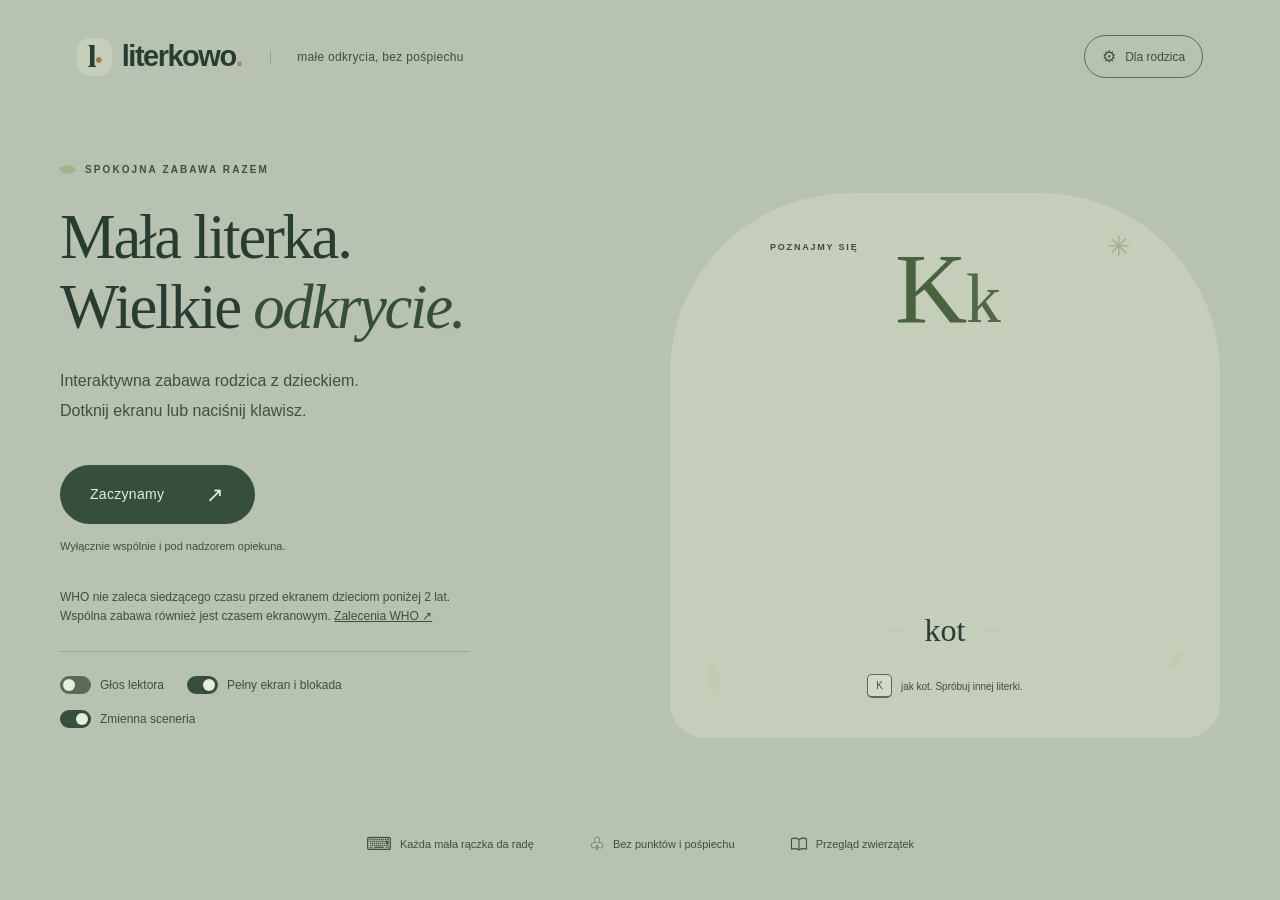
==== index.html @ 50547724 "Soften page and habitat colors while preserving contrast" ====
<!doctype html>
<html lang="pl">
<head>
  <meta charset="utf-8">
  <meta name="viewport" content="width=device-width, initial-scale=1">
  <meta name="theme-color" content="#b7c2b1">
  <meta name="description" content="Interaktywna zabawa rodzica lub opiekuna z dzieckiem — wspólne poznawanie zwierzątek.">
  <title>Literkowo — małe spotkania ze zwierzętami</title>
  <link rel="icon" href="data:image/svg+xml,%3Csvg xmlns='http://www.w3.org/2000/svg' viewBox='0 0 64 64'%3E%3Crect width='64' height='64' rx='20' fill='%23e6ebdd'/%3E%3Ctext x='18' y='47' font-size='45' fill='%234c6652'%3El%3C/text%3E%3C/svg%3E">
  <link rel="stylesheet" href="./theme.css">
  <link rel="stylesheet" href="./style.css">
  <script type="module" src="./app.js"></script>
</head>
<body>
  <header class="topbar">
    <a class="brand" href="./" aria-label="Literkowo — strona główna"><span class="brand-mark">l<span>•</span></span>literkowo<span class="brand-dot">.</span></a>
    <span class="tagline">małe odkrycia, bez pośpiechu</span>
    <button class="parent-button" id="parent-button" type="button"><span aria-hidden="true">⚙</span> Dla rodzica</button>
  </header>

  <main>
    <section class="welcome" id="welcome" aria-labelledby="welcome-title">
      <span class="eyebrow"><span class="tiny-leaf" aria-hidden="true"></span> SPOKOJNA ZABAWA RAZEM</span>
      <h1 id="welcome-title">Mała literka.<br>Wielkie <em>odkrycie.</em></h1>
      <p class="intro">Interaktywna zabawa rodzica z dzieckiem.<br>Dotknij ekranu lub naciśnij klawisz.</p>
      <button class="primary-button" id="start" type="button">Zaczynamy <span aria-hidden="true">↗</span></button>
      <p class="start-note">Wyłącznie wspólnie i pod nadzorem opiekuna.</p>
      <p class="screen-note" id="screen-note">WHO nie zaleca siedzącego czasu przed ekranem dzieciom poniżej 2 lat. Wspólna zabawa również jest czasem ekranowym. <a href="https://www.who.int/news-room/detail/24-04-2019-to-grow-up-healthy-children-need-to-sit-less-and-play-more" target="_blank" rel="noreferrer">Zalecenia WHO ↗</a></p>
      <div class="welcome-options">
        <label class="switch-label"><input id="sound" type="checkbox"><span class="switch" aria-hidden="true"></span> Głos lektora</label>
        <label class="switch-label"><input id="fullscreen" type="checkbox" checked><span class="switch" aria-hidden="true"></span> Pełny ekran i blokada</label>
        <label class="switch-label"><input id="scenery" type="checkbox" checked><span class="switch" aria-hidden="true"></span> Zmienna sceneria</label>
      </div>
      <p class="voice-note" id="voice-note"></p>
      <p class="voice-note" id="touch-note" hidden>Na urządzeniu dotykowym zabawa uruchamia się w oknie. Dotknij obszaru zabawy, aby poznać kolejne zwierzątko.</p>
      <p class="protection-error" id="protection-error" role="status" hidden></p>
    </section>

    <section class="animal-stage" id="stage" aria-label="Zwierzątko">
      <div class="stage-top"><span class="eyebrow" id="stage-caption">POZNAJMY SIĘ</span><span class="little-star" aria-hidden="true">✳</span></div>
      <div class="animal-content" id="animal-content">
        <span class="big-letter" id="letter" aria-hidden="true">K<span>k</span></span>
        <div class="illustration" id="illustration" role="img" aria-label="Ilustracja kota"></div>
        <div class="animal-label"><span class="name-rule" aria-hidden="true"></span><h2 id="animal-name">kot</h2><span class="name-rule" aria-hidden="true"></span></div>
      </div>
      <div class="readiness" id="readiness" role="progressbar" aria-label="Gotowość na kolejne zwierzątko" aria-valuemin="0" aria-valuemax="100" aria-valuenow="100" hidden>
        <svg viewBox="0 0 28 28" aria-hidden="true"><circle class="readiness-track" cx="14" cy="14" r="10"/><circle class="readiness-fill" id="readiness-fill" cx="14" cy="14" r="10" pathLength="100" stroke-dasharray="100" stroke-dashoffset="0"/></svg>
        <span id="readiness-label">Można dalej</span>
      </div>
      <div class="stage-bottom" id="stage-hint"><kbd>K</kbd><span>jak kot. Spróbuj innej literki.</span></div>
      <span class="ground-leaf leaf-one" aria-hidden="true"></span><span class="ground-leaf leaf-two" aria-hidden="true"></span>
    </section>

    <section class="play-instructions" id="play-instructions" hidden><span class="status-dot"></span> Dotknij ekranu lub naciśnij klawisz.
      <span class="session-clock" id="session-clock" role="timer" aria-live="off" aria-label="Pozostały czas zabawy">3:00</span>
    </section>
    <section class="finish" id="finish" aria-labelledby="sleep-title" hidden>
      <svg class="night-landscape" viewBox="0 0 1200 800" preserveAspectRatio="xMidYMid slice" aria-hidden="true">
        <g fill="#aab8c5" opacity=".6"><circle cx="130" cy="150" r="2"/><circle cx="310" cy="90" r="2"/><circle cx="480" cy="180" r="1.5"/><circle cx="720" cy="100" r="2"/><circle cx="1050" cy="210" r="2"/><circle cx="980" cy="410" r="1.5"/><circle cx="210" cy="390" r="1.5"/></g>
        <path class="night-moon" d="M906 116a51 51 0 1 0 56 66 48 48 0 0 1-56-66Z" fill="#d9d7b5"/>
        <path d="M0 640Q190 510 420 650T850 620T1200 620V800H0Z" fill="#243d46"/>
        <path d="M0 720Q260 610 550 720T1200 690V800H0Z" fill="#1a3038"/>
        <g transform="translate(565 660)" fill="#82928c" stroke="#82928c" stroke-linejoin="round">
          <ellipse cx="40" cy="32" rx="64" ry="30" stroke="none"/>
          <path d="M-13 28-22-12 0-1 21-10 26 27Z" stroke-width="6"/>
          <path d="M-12 16q6 6 12 0m8 0q6 6 12 0" fill="none" stroke="#243d46" stroke-width="3" stroke-linecap="round"/>
          <path d="M91 35q-4 28-43 14" fill="none" stroke="#657c76" stroke-width="12" stroke-linecap="round"/>
        </g>
      </svg>
      <div class="sleep-message"><span class="eyebrow">DOBRANOC, ZWIERZĄTKA</span><h1 id="sleep-title" tabindex="-1">Zwierzątka<br> poszły spać.</h1><p>Teraz czas na odpoczynek od ekranu.</p></div>
    </section>
  </main>

  <footer id="footer"><div><span aria-hidden="true">⌨</span> Każda mała rączka da radę</div><span class="footer-dot">·</span><div><span aria-hidden="true">♧</span> Bez punktów i pośpiechu</div><span class="footer-dot">·</span><nav class="footer-links" aria-label="Narzędzia dla rodzica"><a href="./debug.html"><svg viewBox="0 0 24 24" aria-hidden="true" fill="none" stroke="currentColor" stroke-width="1.4" stroke-linejoin="round"><path d="M12 6Q7 3 2 5v14q5-2 10 1q5-3 10-1V5q-5-2-10 1Zm0 0v14"/></svg>Przegląd zwierzątek</a></nav></footer>
  <p class="notice" id="notice" role="status" hidden></p>

  <dialog id="settings" aria-labelledby="settings-title">
    <form method="dialog"><button class="close-button" aria-label="Zamknij ustawienia">×</button></form>
    <span class="eyebrow">CHWILA DLA WAS</span><h2 id="settings-title">Dla rodzica</h2>
    <p class="dialog-intro">Interaktywna zabawa rodzica lub opiekuna z dzieckiem. Korzystajcie wyłącznie razem, pod stałym nadzorem dorosłego.</p>
    <div class="setting-info"><strong>Małe odkrycia dotykiem i klawiaturą</strong><p>Każda zabawa zaczyna się od losowego zwierzątka. Dotyk, kliknięcie i klawisze bez przypisanej litery losują z całego albumu. Litera losuje wśród pasujących nazw, np. N: nosorożec, niedźwiedź lub nietoperz. Pierwszeństwo mają zwierzątka jeszcze niewidziane w tej zabawie — również po zmianie klawisza lub użyciu dotyku. Gdy wszystkie pasujące zwierzątka zostały już pokazane, wracają w tasowanej kolejności, bez powtórzeń jedno po drugim, jeśli jest wybór. Pod E, I i U jest po jednym zwierzątku — kolejne naciśnięcie ponownie je wita. Nie trzeba używać AltGr: C obejmuje też Ć, L — Ł, S — Ś, a Z — Ź i Ż. Pełne kółko oznacza gotowość do kolejnego odkrycia; szybkie stuknięcia, dodatkowe palce i przytrzymane klawisze są pomijane.</p></div>
    <label class="setting-row" for="setting-scenery"><span>Zmienna sceneria<small>Dopasowane otoczenie zwierzątka, np. las lub sawanna. Wyłącz, aby pokazywać jednolite tło.</small></span><input id="setting-scenery" type="checkbox" checked></label>
    <label class="setting-row" for="duration"><span>Czas jednej zabawy<small>Po tym czasie zwierzątka odpoczną.</small></span><select id="duration"><option value="2">2 minuty</option><option value="3" selected>3 minuty</option><option value="5">5 minut</option></select></label>
    <div class="setting-info"><strong>Klawiatura i pełny ekran</strong><p id="lock-status">Gdy wybierzesz „Pełny ekran i blokada”, gra wystartuje dopiero po włączeniu obu funkcji.</p><p>Gra prosi przeglądarkę o przechwycenie wszystkich dostępnych jej klawiszy. Windows/Super, Alt+Tab i inne skróty mogą jednak pozostać zarezerwowane przez system. Ich dodatkowa blokada wymaga ustawień systemowych. Sam pełny ekran ani F11 jej nie zapewniają.</p><p>W Chrome przytrzymaj Esc przez około 2 sekundy, aby wyjść z pełnego ekranu. Możesz też przytrzymać przycisk rodzica. Przycisku zasilania strona nie blokuje.</p></div>
    <div class="setting-info"><strong>Dzieci i ekrany</strong><p>WHO nie zaleca siedzącego czasu przed ekranem dzieciom poniżej 2. roku życia. Dla dzieci w wieku 2–4 lat zaleca nie więcej niż godzinę dziennie — im mniej, tym lepiej.</p><p>Wspólna, interaktywna zabawa przy ekranie nadal jest czasem ekranowym. Aplikacja nie zastępuje zabawy bez ekranu ani kontaktu z opiekunem. Nie jest narzędziem terapeutycznym i nie ma potwierdzonej skuteczności edukacyjnej. Ustawienia timera nie są zaleceniem zdrowotnym.</p><a href="https://www.who.int/news-room/detail/24-04-2019-to-grow-up-healthy-children-need-to-sit-less-and-play-more" target="_blank" rel="noreferrer">Zalecenia WHO ↗</a></div>
    <div class="setting-info" id="responsibility"><strong>Odpowiedzialność</strong><p>Aplikacja jest udostępniana „tak jak jest”, bez gwarancji poprawności, dostępności, przydatności do określonego celu ani korzyści zdrowotnych, rozwojowych lub edukacyjnych. Decyzję o udostępnieniu jej dziecku, sposobie i czasie korzystania podejmuje rodzic lub opiekun.</p><p>W najszerszym zakresie dopuszczalnym przez obowiązujące prawo autorzy i współtwórcy wyłączają odpowiedzialność za szkody wynikające z korzystania z aplikacji lub niemożności jej użycia, w tym szkody dotyczące zdrowia, rozwoju dziecka, sprzętu lub danych. Zastrzeżenie to nie wyłącza ani nie ogranicza odpowiedzialności, której nie można wyłączyć lub ograniczyć na mocy prawa.</p></div>
    <p class="privacy-note">Bez reklam, kont i śledzenia. Dostępność polskiego głosu i jego działanie offline zależą od przeglądarki oraz systemu.</p>
    <button class="primary-button" id="settings-done" type="button">Gotowe</button>
  </dialog>
  <dialog id="paused" aria-labelledby="paused-title"><span class="eyebrow">MAŁA PRZERWA</span><h2 id="paused-title">Zabawa wstrzymana</h2><p>Wróćcie, kiedy będziecie gotowi.</p><p id="pause-detail"></p><button class="primary-button" id="resume" type="button">Wznów zabawę</button><button class="text-button" id="stop" type="button">Zakończ zabawę</button></dialog>
</body>
</html>
---- theme.css ----
/* Muted surfaces reduce bright areas; dark ink keeps small text readable. */
:root{
  --page:#b7c2b1;
  --sage:#c4ceb9;
  --surface:#cdd5c4;
  --control:#d2dac9;
  --ink:#273d31;
  --muted:#3e503a;
  --accent:#354f3b;
  --accent-hover:#29432f;
  --on-accent:#e8eddf;
  --border:#596c52;
  --rule:#98a78d;
  --focus:#704823;
  --scroll-thumb:#65795d;
  color:var(--ink);
  background:var(--page);
}
---- style.css ----
:root{font-family:ui-rounded,"Trebuchet MS",Arial,sans-serif;font-synthesis:none}
*{box-sizing:border-box}body{margin:0;min-height:100svh}button,input,select{font:inherit}button,a,input,select{-webkit-tap-highlight-color:transparent}button{cursor:pointer}button:focus-visible,a:focus-visible,input:focus-visible+.switch,select:focus-visible{outline:3px solid var(--focus);outline-offset:5px}button{border:0}a{color:inherit}[hidden]{display:none!important}.topbar{max-width:1440px;margin:auto;padding:35px 6%;display:flex;align-items:center;gap:28px}.brand{font-size:29px;font-weight:bold;letter-spacing:-1.5px;display:flex;align-items:center;text-decoration:none}.brand-dot{color:#b2815d}.brand-mark{font-family:Georgia,serif;display:inline-flex;justify-content:center;align-items:center;width:35px;height:38px;background:var(--sage);border-radius:13px;margin-right:10px;font-size:32px;position:relative}.brand-mark span{font-family:Arial,sans-serif;font-size:20px;margin-top:8px;color:#a77351}.tagline{font-size:12px;letter-spacing:.3px;color:var(--muted);padding-left:26px;border-left:1px solid var(--rule)}.parent-button{margin-left:auto;color:var(--muted);background:transparent;border:1px solid var(--border);border-radius:30px;padding:11px 17px;font-size:12px;display:flex;gap:9px;align-items:center}.parent-button:hover{background:var(--sage)}.parent-button span{font-size:16px}main{max-width:1240px;padding:38px 40px 28px;margin:auto;display:grid;grid-template-columns:1fr 1fr;align-items:center;gap:60px;min-height:calc(100svh - 205px)}.eyebrow{font-size:10px;letter-spacing:2.1px;font-weight:600;color:var(--muted);display:flex;align-items:center;gap:10px}.tiny-leaf{width:15px;height:9px;display:inline-block;background:#a3b28b;border-radius:1px 12px 1px 12px;transform:rotate(-22deg)}h1{font-family:Georgia,"Times New Roman",serif;font-weight:400;font-size:clamp(44px,4.9vw,66px);line-height:1.12;letter-spacing:-2.3px;margin:27px 0 24px}h1 em{color:#344f34;font-weight:400}.intro{font-size:16px;line-height:1.85;color:var(--muted)}.primary-button{display:inline-flex;align-items:center;justify-content:center;gap:42px;border-radius:40px;background:var(--accent);color:var(--on-accent);padding:19px 30px;font-size:14px;letter-spacing:.3px}.primary-button:hover{background:var(--accent-hover)}.primary-button:disabled{opacity:.6;cursor:wait}#start{margin-top:23px}.primary-button span{font-size:21px;line-height:1}.start-note{font-size:11px;color:var(--muted);margin:16px 0 36px}.welcome-options{display:flex;gap:23px;border-top:1px solid var(--rule);padding-top:24px;max-width:365px}.switch-label{display:flex;align-items:center;gap:9px;font-size:12px;color:var(--muted);cursor:pointer;position:relative}.switch-label input{position:absolute;opacity:0;width:33px;height:20px}.switch{height:18px;width:31px;border-radius:20px;background:var(--border);position:relative}.switch:after{content:"";position:absolute;width:12px;height:12px;border-radius:50%;background:var(--on-accent);top:3px;left:3px;transition:transform .2s}.switch-label input:checked+.switch{background:var(--accent)}.switch-label input:checked+.switch:after{transform:translateX(13px)}.voice-note{font-size:11px;color:var(--muted);line-height:1.5;max-width:370px;min-height:17px}.animal-stage{position:relative;min-height:510px;aspect-ratio:1/.99;background:var(--sage);border-radius:180px 180px 35px 35px;display:flex;flex-direction:column;align-items:center;justify-content:center;overflow:hidden;isolation:isolate;user-select:none;touch-action:none}.stage-top{position:absolute;top:37px;left:45px;right:39px;display:flex;align-items:center;justify-content:space-between}.stage-top .eyebrow{font-size:9px;letter-spacing:1.8px}.little-star{color:#a1ae8d;font-size:28px;font-weight:normal}.animal-content{width:100%;position:relative;display:flex;align-items:center;flex-direction:column;padding-top:24px}.big-letter{font-family:Georgia,serif;font-size:100px;line-height:1;color:#6c8260;letter-spacing:-6px;position:relative;z-index:1}.big-letter span{font-size:.7em;margin-left:5px;color:#98a78b}.illustration{width:75%;max-width:380px;aspect-ratio:1.35;margin-top:-4px;display:grid;place-items:center}.illustration > svg{width:100%;height:100%;overflow:visible}.eye .pupil{transform:translate(var(--look-x,0px),var(--look-y,0px))}.animal-label{display:flex;align-items:center;gap:17px;margin-top:-4px}.animal-label h2{font-family:Georgia,serif;font-weight:400;font-size:32px;margin:0;color:#556d4e}.name-rule{height:1px;width:22px;background:#b9c4a9}.stage-bottom{display:flex;gap:9px;align-items:center;font-size:10px;color:var(--muted);margin-top:25px;padding-bottom:18px}kbd{font:inherit;background:var(--control);border:1px solid var(--border);border-bottom-width:2px;border-radius:5px;padding:5px 8px;color:var(--muted)}.ground-leaf{position:absolute;bottom:40px;background:#bfccaf;border-radius:100% 0 100% 0;width:15px;height:36px;transform:rotate(-30deg)}.leaf-one{left:37px}.leaf-two{right:39px;bottom:65px;transform:rotate(30deg);width:10px;height:26px}footer{padding:25px 24px 35px;display:flex;align-items:center;justify-content:center;gap:26px;font-size:11px;color:var(--muted)}footer div{display:flex;align-items:center;gap:8px}footer div span{font-size:18px;color:var(--muted)}.footer-dot{color:#b9c1ad}.notice{position:fixed;bottom:16px;left:50%;transform:translateX(-50%);background:var(--surface);box-shadow:0 4px 30px #354c3e14;border:1px solid var(--border);padding:14px 23px;border-radius:14px;font-size:12px;line-height:1.6;max-width:560px;width:90%;text-align:center;z-index:10}dialog{border:1px solid var(--rule);border-radius:24px;background:var(--surface);color:var(--ink);padding:36px;width:min(480px,calc(100% - 32px));max-height:90svh;box-shadow:0 20px 100px #25392325}dialog::backdrop{background:#34493866;backdrop-filter:blur(6px)}dialog h2{font:36px Georgia,serif;margin:18px 0}dialog p{font-size:13px;line-height:1.65;color:var(--muted)}.close-button{position:absolute;right:20px;top:15px;font-size:28px;background:none;color:var(--muted)}.setting-row{border-block:1px solid var(--rule);display:flex;align-items:center;justify-content:space-between;gap:10px;padding:20px 0;margin-top:25px;font-size:13px}.setting-row small{display:block;font-size:11px;color:var(--muted);line-height:1.6;margin-top:5px}select{border:1px solid var(--border);border-radius:9px;padding:10px;background:var(--control);color:var(--ink)}.setting-info{margin:22px 0;font-size:13px}.setting-info p{font-size:12px}.setting-info a{font-size:11px}.privacy-note{font-size:11px!important}dialog .primary-button{width:100%;margin-top:15px;padding:15px}.text-button{display:block;margin:18px auto 0;background:transparent;color:var(--muted);font-size:12px}.secondary-button{border:1px solid var(--border);border-radius:30px;padding:15px 24px;color:var(--ink);background:transparent}.finish p{color:#78816e;font-size:14px;line-height:1.7}.finish .secondary-button{margin-top:20px}.play-instructions{display:flex;align-items:center;justify-content:center;gap:10px;color:var(--muted);font-size:12px}.status-dot{width:5px;height:5px;border-radius:50%;background:#8aa17c}body.playing .topbar{padding:20px 5%;position:absolute;width:100%;max-width:none;z-index:5}body.playing .brand{font-size:22px;opacity:1}body.playing .brand-mark{width:27px;height:30px;font-size:25px}body.playing .brand-mark span{font-size:14px}body.playing .brand{pointer-events:none}body.playing .tagline,body.playing footer{display:none}body.playing .parent-button{font-size:10px;opacity:1;user-select:none;touch-action:none}body.playing main{display:flex;flex-direction:column;gap:18px;min-height:100svh;justify-content:center;padding:55px 20px 24px}body.playing .animal-stage{width:min(700px,85vw);height:min(76svh,720px);min-height:350px;aspect-ratio:auto;border-radius:200px 200px 45px 45px}body.playing .big-letter{font-size:clamp(85px,15svh,155px)}body.playing .illustration{width:min(70%,440px);max-width:440px}body.playing .animal-label h2{font-size:40px}body.playing .stage-top{top:35px;left:55px;right:45px}body.playing .stage-bottom{display:none}body.playing .animal-content{padding-top:15px}.greeting .animal-body{animation:greet 1.3s ease-in-out}.appearing{animation:arrive .7s ease-out}@keyframes greet{0%,100%{transform:translateY(0)}45%{transform:translateY(-5px)}}@keyframes arrive{from{opacity:.7;transform:translateY(4px)}to{opacity:1;transform:translateY(0)}}
@media(min-width:1500px){main{max-width:1330px;gap:95px}.animal-stage{min-height:570px}.illustration{max-width:430px}}
@media(max-width:850px){.tagline{display:none}main{gap:30px;padding:25px 28px;grid-template-columns:1fr 1fr}.animal-stage{min-height:440px;border-radius:140px 140px 30px 30px}.stage-top{left:30px;right:28px}.illustration{width:90%}h1{font-size:46px}.welcome-options{flex-direction:column;gap:14px}.intro{font-size:14px}.big-letter{font-size:85px}.stage-bottom{font-size:9px}.stage-top .eyebrow{font-size:8px}.primary-button{padding:17px 25px}}
@media(max-width:620px){.topbar{padding:22px}.brand{font-size:25px}.parent-button{font-size:11px;padding:9px 12px}.parent-button span{display:none}main{display:flex;flex-direction:column;gap:32px;padding:20px 24px;min-height:0}.welcome{width:100%;text-align:center}.welcome .eyebrow{justify-content:center}h1{font-size:46px;margin:23px 0 18px}.intro{font-size:14px}.welcome-options{flex-direction:row;justify-content:center;max-width:none}.start-note{margin-bottom:24px}.voice-note{margin:12px auto 0}#start{margin-top:12px}.animal-stage{width:min(100%,420px);min-height:430px;aspect-ratio:auto}.illustration{width:75%}footer{gap:13px;flex-wrap:wrap;padding:20px;font-size:10px}.footer-dot{display:none}.finish{text-align:center}body.playing .animal-stage{width:95%;height:74svh;min-height:340px;border-radius:150px 150px 30px 30px}body.playing .stage-top{left:35px;right:30px}body.playing .illustration{width:85%}body.playing .animal-label h2{font-size:32px}.play-instructions{font-size:11px}}
@media(max-height:600px) and (min-width:621px){body.playing .animal-stage{height:84svh;min-height:280px;width:600px}body.playing .illustration{width:245px}body.playing .big-letter{font-size:75px}body.playing .animal-label h2{font-size:28px}body.playing main{padding:15px;gap:8px}.stage-top{top:25px}}
@media(prefers-reduced-motion:reduce){*,*::before,*::after{animation:none!important;transition:none!important}}

/* Keep the small captions inside the rounded top of the card. */
.protection-error{max-width:400px;padding:13px 16px;border:1px solid #d7cab0;border-radius:12px;background:var(--control);color:var(--ink);font-size:12px;line-height:1.65}
.parent-button{position:relative}
.parent-hold-border{position:absolute;inset:-1px;width:calc(100% + 2px);height:calc(100% + 2px);overflow:visible;pointer-events:none}
.parent-hold-border path{fill:none;stroke:var(--accent);stroke-width:2;stroke-linecap:round;stroke-dasharray:100;stroke-dashoffset:100;animation:parent-hold-trace var(--hold-duration) linear forwards}
body.playing .parent-button.holding{opacity:1}
@keyframes parent-hold-trace{to{stroke-dashoffset:0}}
@media(prefers-reduced-motion:reduce){.parent-hold-border path{animation:parent-hold-trace var(--hold-duration) steps(4,end) forwards!important}}
.readiness{display:flex;flex-direction:column;align-items:center;gap:4px;margin-top:15px;color:var(--muted);font-size:10px;letter-spacing:.3px;flex-shrink:0}
.readiness svg{width:24px;height:24px;transform:rotate(-90deg)}
.readiness-track,.readiness-fill{fill:none;stroke-width:2.5}
.readiness-track{stroke:#ced7c3}
.readiness-fill{stroke:var(--accent);stroke-linecap:round}
.readiness[data-state="speaking"] .readiness-track{stroke:#c5cfba}
.readiness[data-state="ready"]{color:var(--muted)}
@media(max-height:600px) and (min-width:621px){.readiness{margin-top:6px;gap:1px}.readiness svg{width:20px;height:20px}}
.stage-top,body.playing .stage-top{left:100px;right:90px}
@media(max-width:850px){.stage-top{left:70px;right:65px}}
@media(max-width:620px){.stage-top,body.playing .stage-top{left:65px;right:55px}}

/* The session clock belongs to the parent; no flashing or countdown sounds. */
.session-clock{font-variant-numeric:tabular-nums;font-size:11px;color:var(--muted);border-left:1px solid var(--rule);padding-left:12px;margin-left:4px;white-space:nowrap}
body{background:var(--page);transition:background-color 3s ease}
body.sleeping{background:#182832;color:#e3e4d5}
body.sleeping main{display:block;min-height:100svh;padding:0;max-width:none}
body.sleeping .topbar{position:absolute;inset:0 0 auto;max-width:none;padding:20px 5%;z-index:5}
body.sleeping .brand{font-size:22px;color:#a9b9ba;pointer-events:none}
body.sleeping .brand-mark{background:#30464c;color:#c0c9b8}
body.sleeping .tagline,body.sleeping footer{display:none}
body.sleeping .parent-button{color:#c1cccb;border-color:#617375;background:transparent;font-size:10px;user-select:none;touch-action:none}
body.sleeping .parent-button.holding{opacity:1}
body.sleeping .parent-hold-border path{stroke:#d9d7b5}
.finish{position:relative;min-height:100svh;display:grid;place-items:center;overflow:hidden;isolation:isolate;animation:nightfall 3s ease both}
.night-landscape{position:absolute;inset:0;width:100%;height:100%;z-index:-1;pointer-events:none}
.sleep-message{text-align:center;padding:110px 24px 170px}
.sleep-message .eyebrow{justify-content:center;color:#acbeba;font-size:10px}
.sleep-message h1{color:#e3e4d5;font-size:clamp(40px,6vw,72px);line-height:1.16;margin:26px 0;letter-spacing:-1.5px;outline:none}
.sleep-message p{color:#b5c2c3;font-size:14px;line-height:1.7}
@keyframes nightfall{from{opacity:0}to{opacity:1}}
@media(max-width:620px){.play-instructions{flex-wrap:wrap;row-gap:8px}.session-clock{font-size:10px}.sleep-message{padding-bottom:130px}.sleep-message p{font-size:12px}.night-moon{transform:translateX(-210px)}}
@media(max-height:500px){.sleep-message{padding:85px 20px 75px}.sleep-message h1{font-size:38px;margin:14px 0}.sleep-message p{margin:8px 0}}

/* Clearer picture-book art, with room for the longer animal names. */
.welcome-options{flex-wrap:wrap;row-gap:16px;max-width:410px}
.switch{flex-shrink:0;pointer-events:none}.switch-label{color:var(--muted)}
.setting-row input[type=checkbox]{width:23px;height:23px;flex-shrink:0;accent-color:var(--accent)}
.animal-label{max-width:92%;text-align:center}
.animal-label h2{overflow-wrap:anywhere;line-height:1.15}
.name-rule{flex-shrink:0}
.big-letter{color:#49633e}.big-letter span{color:#526747}
.animal-label h2,body.playing .animal-label h2{color:var(--ink)}
.stage-top .eyebrow{color:var(--muted)}
.with-scenery .illustration{border-radius:24px}
.with-scenery .ground-leaf{display:none}
body.playing .animal-label h2{font-size:clamp(25px,4vw,40px)}
@media(max-width:620px){.welcome-options{max-width:none;column-gap:18px}.animal-label h2,body.playing .animal-label h2{font-size:28px}.name-rule{width:12px}.animal-label{gap:10px}}

.illustration > svg,.animal-preview > svg{border-radius:24px}

.with-scenery .illustration > svg{overflow:hidden}
@media(max-height:600px) and (min-width:621px){body.playing .animal-label h2{font-size:28px}}
@media(max-height:500px) and (min-width:621px){body.playing .illustration{width:210px}body.playing .big-letter{font-size:65px}}

body.playing main{touch-action:none;overscroll-behavior:none}

.screen-note{max-width:410px;font-size:12px;line-height:1.65;color:var(--muted);margin:0 0 24px}.screen-note a{white-space:nowrap}
@media(max-width:620px){.screen-note{margin:0 auto 24px}}

/* The gallery belongs to the same quiet row as the footer captions. */
footer{flex-wrap:wrap;row-gap:10px}
.footer-links{display:flex;align-items:center}
.footer-links a{display:inline-flex;align-items:center;gap:8px;min-height:44px;margin-block:-12px;font:inherit;color:inherit;text-decoration:none}
.footer-links svg{width:18px;height:18px;color:var(--muted);flex-shrink:0}
.footer-links a:hover,.footer-links a:focus-visible{color:var(--accent);text-decoration:underline;text-underline-offset:3px}

/* Give the parent's longer guidance a comfortable reading width and rhythm. */
#settings{width:min(680px,calc(100% - 32px));max-height:min(88svh,920px);padding:36px 40px;overflow-y:auto;overscroll-behavior:contain;scroll-padding-block:24px;scrollbar-gutter:stable;scrollbar-width:thin;scrollbar-color:var(--scroll-thumb) var(--surface)}
#settings p,#settings .setting-info{font-size:15px;line-height:1.75}
#settings .setting-row{font-size:15px;gap:20px}
#settings .setting-row small{font-size:13px;line-height:1.65}
#settings .setting-info a{font-size:13px;text-underline-offset:3px}
#settings .privacy-note{font-size:13px!important}
#settings::-webkit-scrollbar{width:8px}
#settings::-webkit-scrollbar-track{background:var(--surface);border-radius:12px;margin-block:24px}
#settings::-webkit-scrollbar-thumb{background:var(--scroll-thumb);border:2px solid var(--surface);border-radius:12px}
#settings::-webkit-scrollbar-thumb:hover{background:var(--accent)}
@media(max-width:620px){#settings{padding:28px 24px}#settings .setting-row{gap:12px}#settings h2{font-size:32px}}

@supports selector(::-webkit-scrollbar){#settings{scrollbar-width:auto;scrollbar-color:auto}}
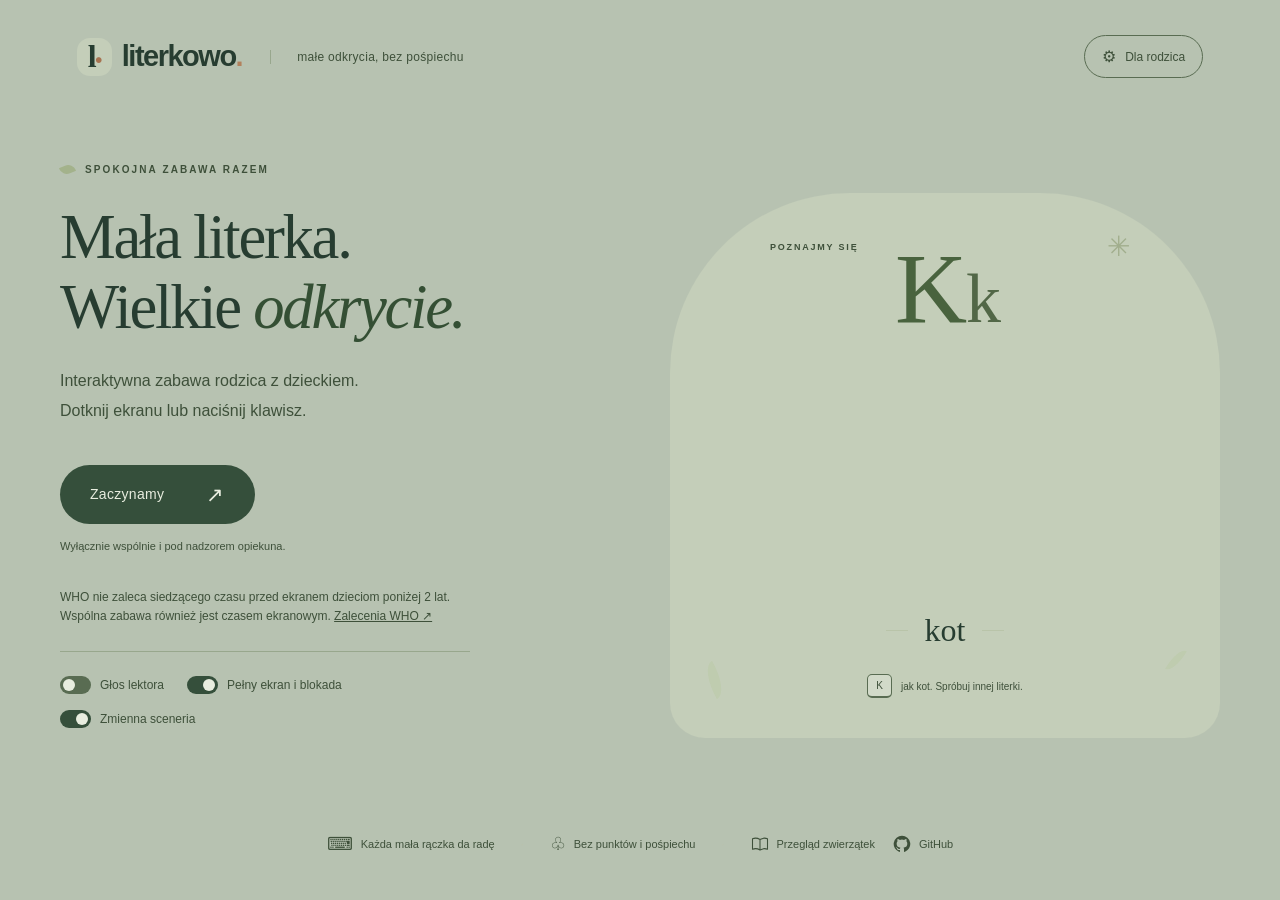
==== commit da9c579c: "Add GitHub repository link to footer" ====
--- a/index.html
+++ b/index.html
@@ -71,7 +71,7 @@
     </section>
   </main>
 
-  <footer id="footer"><div><span aria-hidden="true">⌨</span> Każda mała rączka da radę</div><span class="footer-dot">·</span><div><span aria-hidden="true">♧</span> Bez punktów i pośpiechu</div><span class="footer-dot">·</span><nav class="footer-links" aria-label="Narzędzia dla rodzica"><a href="./debug.html"><svg viewBox="0 0 24 24" aria-hidden="true" fill="none" stroke="currentColor" stroke-width="1.4" stroke-linejoin="round"><path d="M12 6Q7 3 2 5v14q5-2 10 1q5-3 10-1V5q-5-2-10 1Zm0 0v14"/></svg>Przegląd zwierzątek</a></nav></footer>
+  <footer id="footer"><div><span aria-hidden="true">⌨</span> Każda mała rączka da radę</div><span class="footer-dot">·</span><div><span aria-hidden="true">♧</span> Bez punktów i pośpiechu</div><span class="footer-dot">·</span><nav class="footer-links" aria-label="Linki"><a href="./debug.html"><svg viewBox="0 0 24 24" aria-hidden="true" fill="none" stroke="currentColor" stroke-width="1.4" stroke-linejoin="round"><path d="M12 6Q7 3 2 5v14q5-2 10 1q5-3 10-1V5q-5-2-10 1Zm0 0v14"/></svg>Przegląd zwierzątek</a><a href="https://github.com/jkobus/literkowo" target="_blank" rel="noreferrer" aria-label="Otwórz repozytorium Literkowo na GitHubie w nowej karcie"><svg viewBox="0 0 24 24" aria-hidden="true" fill="currentColor"><path d="M12 .9a11.1 11.1 0 0 0-3.51 21.63c.56.1.76-.24.76-.54v-2.1c-3.1.67-3.75-1.32-3.75-1.32-.5-1.29-1.24-1.63-1.24-1.63-1.01-.69.08-.68.08-.68 1.12.08 1.7 1.15 1.7 1.15.99 1.69 2.6 1.2 3.23.92.1-.72.39-1.2.7-1.48-2.48-.28-5.09-1.24-5.09-5.52 0-1.22.44-2.22 1.15-3-.12-.28-.5-1.42.11-2.96 0 0 .94-.3 3.05 1.15a10.6 10.6 0 0 1 5.55 0c2.12-1.44 3.05-1.15 3.05-1.15.61 1.54.23 2.68.12 2.96.71.78 1.14 1.78 1.14 3 0 4.3-2.62 5.24-5.11 5.51.4.35.75 1.03.75 2.08v3.07c0 .3.2.65.77.54A11.1 11.1 0 0 0 12 .9Z"/></svg>GitHub</a></nav></footer>
   <p class="notice" id="notice" role="status" hidden></p>
 
   <dialog id="settings" aria-labelledby="settings-title">
--- a/style.css
+++ b/style.css
@@ -76,7 +76,7 @@
 
 /* The gallery belongs to the same quiet row as the footer captions. */
 footer{flex-wrap:wrap;row-gap:10px}
-.footer-links{display:flex;align-items:center}
+.footer-links{display:flex;align-items:center;gap:18px}
 .footer-links a{display:inline-flex;align-items:center;gap:8px;min-height:44px;margin-block:-12px;font:inherit;color:inherit;text-decoration:none}
 .footer-links svg{width:18px;height:18px;color:var(--muted);flex-shrink:0}
 .footer-links a:hover,.footer-links a:focus-visible{color:var(--accent);text-decoration:underline;text-underline-offset:3px}
